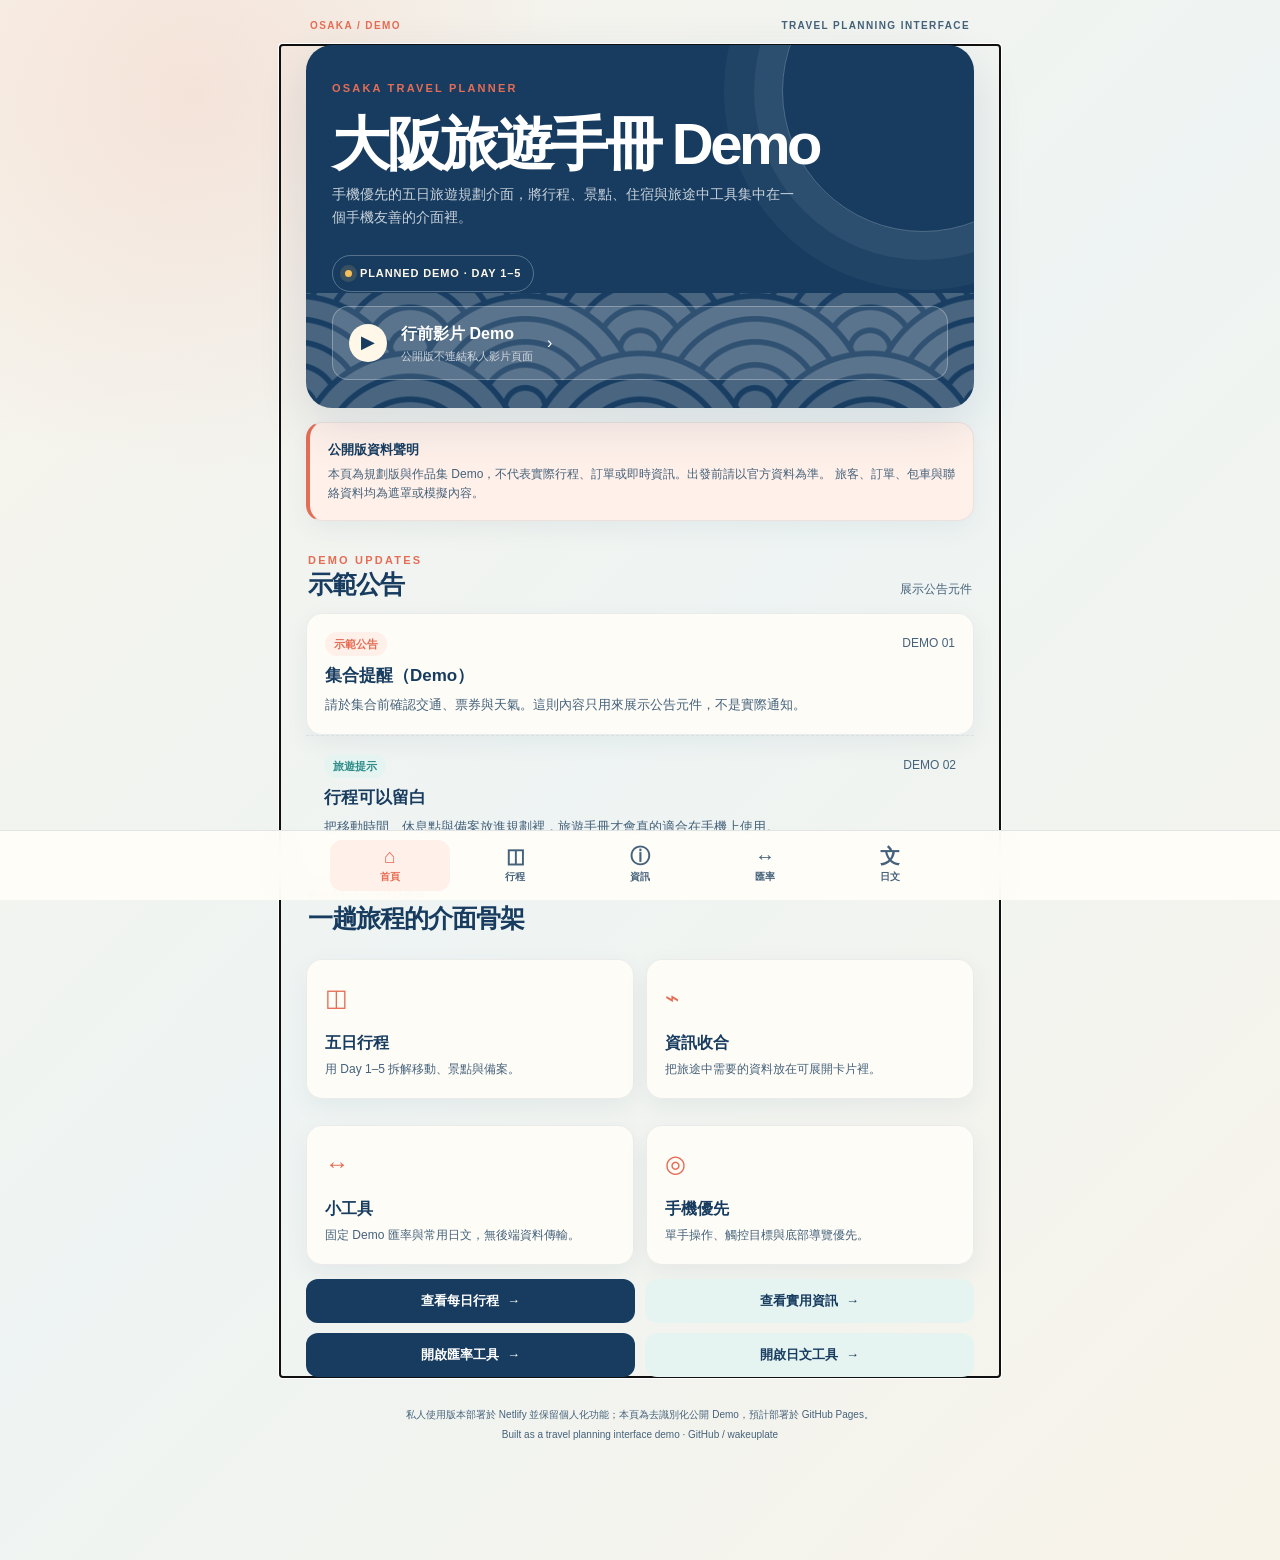
==== index.html @ 7bf26612 "feat: create de-identified Osaka travel demo" ====
<!doctype html>
<html lang="zh-Hant">
<head>
  <meta charset="utf-8">
  <meta name="viewport" content="width=device-width, initial-scale=1, viewport-fit=cover">
  <meta name="theme-color" content="#173c60">
  <meta name="description" content="大阪旅遊手冊 Demo：手機優先的五日旅遊規劃介面。">
  <title>大阪旅遊手冊 Demo</title>
  <link rel="icon" type="image/png" href="assets/app-icon-osaka-v3.png">
  <link rel="stylesheet" href="styles.css">
</head>
<body>
  <div class="app-shell">
    <header class="site-header">
      <div class="brand-mark">OSAKA / DEMO</div>
      <div class="header-meta">TRAVEL PLANNING INTERFACE</div>
    </header>

    <main id="app" tabindex="-1"></main>

    <nav class="bottom-nav" aria-label="主要導覽">
      <button class="nav-item active" data-tab="home" aria-label="首頁"><span class="nav-icon">⌂</span><span>首頁</span></button>
      <button class="nav-item" data-tab="trip" aria-label="每日行程"><span class="nav-icon">◫</span><span>行程</span></button>
      <button class="nav-item" data-tab="info" aria-label="實用資訊"><span class="nav-icon">ⓘ</span><span>資訊</span></button>
      <button class="nav-item" data-tab="rate" aria-label="匯率計算"><span class="nav-icon">↔</span><span>匯率</span></button>
      <button class="nav-item" data-tab="jp" aria-label="常用日文"><span class="nav-icon">文</span><span>日文</span></button>
    </nav>

    <footer class="site-footer">
      <p>私人使用版本部署於 Netlify 並保留個人化功能；本頁為去識別化公開 Demo，預計部署於 GitHub Pages。</p>
      <p>Built as a travel planning interface demo · GitHub / wakeuplate</p>
    </footer>
  </div>

  <div class="toast" id="toast" role="status" aria-live="polite"></div>
  <script src="demo-data.js"></script>
  <script src="app.js"></script>
</body>
</html>
---- styles.css ----
:root {
  --ink: #173c60;
  --ink-soft: #45627b;
  --cream: #f8f3e9;
  --paper: #fffdf8;
  --line: #d9e0e4;
  --coral: #e66d55;
  --coral-soft: #fff0e9;
  --teal: #2d8c88;
  --teal-soft: #e5f4f1;
  --shadow: 0 18px 50px rgba(23, 60, 96, .12);
  --radius-lg: 26px;
  --radius-md: 16px;
  --font-body: "Noto Sans TC", "PingFang TC", "Microsoft JhengHei", sans-serif;
  --font-display: "M PLUS Rounded 1c", "Noto Sans TC", "PingFang TC", sans-serif;
}

* { box-sizing: border-box; }
html { scroll-behavior: smooth; }
body { margin: 0; color: var(--ink); background: radial-gradient(circle at 15% 6%, rgba(230, 109, 85, .12), transparent 24rem), linear-gradient(135deg, #f8f3e9 0%, #eef4f3 48%, #f8f3e9 100%); font-family: var(--font-body); line-height: 1.65; }
button, input, textarea { font: inherit; }
button { cursor: pointer; }
a { color: inherit; }
.app-shell { width: min(100%, 720px); min-height: 100vh; margin: 0 auto; padding-bottom: 104px; }
.site-header { display: flex; justify-content: space-between; align-items: center; gap: 16px; padding: 18px 22px 10px; color: var(--ink-soft); letter-spacing: .14em; font-size: 10px; font-weight: 800; }
.brand-mark { color: var(--coral); }
.header-meta { text-align: right; }
#app { padding: 0 18px; }
.screen { animation: rise .45s ease both; }
@keyframes rise { from { opacity: 0; transform: translateY(10px); } to { opacity: 1; transform: translateY(0); } }
.hero { position: relative; overflow: hidden; min-height: 310px; padding: 34px 26px 28px; border-radius: var(--radius-lg); color: #fff; background: var(--ink); box-shadow: var(--shadow); }
.hero::before { content: ""; position: absolute; width: 280px; height: 280px; right: -90px; top: -95px; border: 1px solid rgba(255,255,255,.24); border-radius: 50%; box-shadow: 0 0 0 28px rgba(255,255,255,.06), 0 0 0 58px rgba(255,255,255,.04); }
.hero::after { content: ""; position: absolute; inset: auto 0 0; height: 44%; opacity: .22; background: url("assets/seigaiha_indigo.png") bottom center / 230px auto repeat-x; mix-blend-mode: screen; }
.hero > * { position: relative; z-index: 1; }
.eyebrow, .section-kicker { color: var(--coral); font-size: 11px; font-weight: 900; letter-spacing: .2em; }
.hero h1 { max-width: 520px; margin: 16px 0 8px; font-family: var(--font-display); font-size: clamp(34px, 8vw, 58px); line-height: 1.08; letter-spacing: -.06em; }
.hero p { max-width: 470px; margin: 0; color: rgba(255,255,255,.76); font-size: 14px; }
.hero-stamp { display: inline-flex; align-items: center; gap: 8px; margin-top: 26px; padding: 8px 12px; border: 1px solid rgba(255,255,255,.28); border-radius: 99px; color: #fff8e9; font-size: 11px; font-weight: 800; letter-spacing: .08em; }
.hero-stamp::before { content: ""; width: 7px; height: 7px; border-radius: 50%; background: #f5bf5e; box-shadow: 0 0 0 5px rgba(245,191,94,.15); }
.notice, .card, .feature-card, .tool-card { margin-top: 14px; border: 1px solid rgba(23,60,96,.08); border-radius: var(--radius-md); background: rgba(255,253,248,.88); box-shadow: 0 8px 25px rgba(23,60,96,.06); }
.notice { padding: 16px 18px; border-left: 4px solid var(--coral); background: var(--coral-soft); }
.notice strong { display: block; margin-bottom: 4px; font-size: 13px; }
.notice p { margin: 0; color: var(--ink-soft); font-size: 12px; }
.section-head { display: flex; justify-content: space-between; align-items: end; gap: 16px; margin: 30px 2px 12px; }
.section-head h2 { margin: 0; font-family: var(--font-display); font-size: 25px; line-height: 1.2; letter-spacing: -.04em; }
.section-head p { margin: 0; color: var(--ink-soft); font-size: 12px; }
.announcement { padding: 18px; }
.announcement + .announcement { border-top: 1px dashed var(--line); border-radius: 0; box-shadow: none; }
.announcement-top { display: flex; justify-content: space-between; gap: 12px; align-items: center; margin-bottom: 6px; }
.tag { display: inline-flex; align-items: center; min-height: 24px; padding: 2px 9px; border-radius: 99px; color: var(--teal); background: var(--teal-soft); font-size: 11px; font-weight: 800; }
.tag.coral { color: var(--coral); background: var(--coral-soft); }
.announcement h3 { margin: 0; font-family: var(--font-display); font-size: 17px; }
.announcement p { margin: 4px 0 0; color: var(--ink-soft); font-size: 13px; }
.feature-grid { display: grid; grid-template-columns: repeat(2, minmax(0, 1fr)); gap: 12px; }
.feature-card { min-height: 130px; padding: 18px; }
.feature-card .feature-icon { color: var(--coral); font-size: 24px; }
.feature-card h3 { margin: 12px 0 4px; font-family: var(--font-display); font-size: 16px; }
.feature-card p { margin: 0; color: var(--ink-soft); font-size: 12px; }
.quick-nav { display: grid; grid-template-columns: repeat(2, minmax(0, 1fr)); gap: 10px; margin-top: 14px; }
.quick-nav button, .button { display: inline-flex; justify-content: center; align-items: center; gap: 8px; min-height: 44px; padding: 10px 14px; border: 0; border-radius: 12px; color: #fff; background: var(--ink); font-weight: 800; font-size: 13px; }
.quick-nav button:nth-child(2n), .button.secondary { color: var(--ink); background: var(--teal-soft); }
.button.ghost { color: var(--ink); border: 1px solid var(--line); background: transparent; }
.button.small { min-height: 34px; padding: 6px 10px; font-size: 12px; }
.button:active, .nav-item:active { transform: translateY(1px); }
.video-demo { display: flex; align-items: center; gap: 14px; width: 100%; margin-top: 14px; padding: 14px 16px; border: 1px solid rgba(255,255,255,.28); border-radius: 16px; color: #fff; background: rgba(255,255,255,.1); text-align: left; }
.video-demo .play { display: grid; place-items: center; width: 38px; height: 38px; border-radius: 50%; color: var(--ink); background: #fff7e7; font-size: 18px; }
.video-demo strong, .video-demo small { display: block; }
.video-demo small { color: rgba(255,255,255,.72); font-size: 11px; }
.day-tabs { display: flex; gap: 8px; overflow-x: auto; padding: 2px 0 6px; scrollbar-width: none; }
.day-tabs::-webkit-scrollbar { display: none; }
.day-tab { flex: 0 0 auto; padding: 9px 13px; border: 1px solid var(--line); border-radius: 99px; color: var(--ink-soft); background: rgba(255,255,255,.62); font-size: 12px; font-weight: 800; }
.day-tab.active { border-color: var(--coral); color: #fff; background: var(--coral); }
.day-hero { padding: 20px; border-radius: var(--radius-md); color: #fff; background: linear-gradient(135deg, var(--ink), #2c6683); }
.day-hero h2 { margin: 4px 0 0; font-family: var(--font-display); font-size: 27px; }
.day-hero p { margin: 8px 0 0; color: rgba(255,255,255,.76); font-size: 13px; }
.timeline { position: relative; margin: 16px 0; padding-left: 22px; }
.timeline::before { content: ""; position: absolute; top: 9px; bottom: 9px; left: 5px; width: 2px; background: var(--line); }
.timeline-row { position: relative; display: grid; grid-template-columns: 58px 1fr; gap: 12px; padding: 7px 0; font-size: 13px; }
.timeline-row::before { content: ""; position: absolute; left: -20px; top: 14px; width: 8px; height: 8px; border: 3px solid var(--cream); border-radius: 50%; background: var(--coral); box-shadow: 0 0 0 1px var(--coral); }
.timeline-time { color: var(--coral); font-size: 11px; font-weight: 900; }
.place-grid { display: grid; gap: 13px; }
.place-card { overflow: hidden; border: 1px solid rgba(23,60,96,.08); border-radius: var(--radius-md); background: var(--paper); }
.place-card img { display: block; width: 100%; height: 170px; object-fit: cover; }
.place-body { padding: 15px 16px 17px; }
.place-body h3 { margin: 0 0 5px; font-family: var(--font-display); font-size: 18px; }
.place-body p { margin: 0 0 12px; color: var(--ink-soft); font-size: 12px; }
.text-link { color: var(--teal); font-size: 12px; font-weight: 800; text-decoration: none; }
.info-section { margin-top: 24px; }
.info-section h2 { margin: 0 2px 10px; font-family: var(--font-display); font-size: 23px; }
.card { overflow: hidden; }
.card-pad { padding: 17px; }
.flight-card, .hotel-card { padding: 17px; }
.flight-card + .flight-card, .hotel-card + .hotel-card { border-top: 1px dashed var(--line); }
.flight-top, .hotel-top { display: flex; justify-content: space-between; gap: 14px; align-items: start; }
.flight-top h3, .hotel-top h3 { margin: 0; font-family: var(--font-display); font-size: 18px; }
.muted { color: var(--ink-soft); font-size: 12px; }
.demo-collapse { border-top: 1px solid var(--line); }
.collapse-trigger { display: flex; justify-content: space-between; align-items: center; width: 100%; padding: 13px 0 0; border: 0; color: var(--teal); background: transparent; text-align: left; font-size: 12px; font-weight: 800; }
.collapse-content { display: none; padding-top: 12px; }
.demo-collapse.open .collapse-content { display: block; }
.demo-collapse.open .collapse-trigger .chevron { transform: rotate(180deg); }
.chevron { transition: transform .2s ease; }
.chips { display: flex; flex-wrap: wrap; gap: 7px; }
.chip { padding: 5px 9px; border-radius: 99px; color: var(--ink-soft); background: #edf1f3; font-size: 11px; }
.room-demo + .room-demo { margin-top: 12px; }
.room-demo > p { margin: 0 0 2px; }
.hotel-card { padding: 0; }
.hotel-image { width: 100%; height: 180px; object-fit: cover; }
.hotel-content { padding: 16px 17px 18px; }
.detail-list { margin: 12px 0 0; padding: 0; list-style: none; }
.detail-list li { display: flex; justify-content: space-between; gap: 16px; padding: 8px 0; border-top: 1px solid var(--line); font-size: 12px; }
.detail-list strong { text-align: right; font-weight: 700; }
.edit-row { display: grid; grid-template-columns: 92px 1fr; gap: 12px; align-items: center; padding: 8px 0; border-bottom: 1px solid var(--line); font-size: 12px; }
.edit-row label { color: var(--ink-soft); }
.edit-row input, .note-area, .rate-input { width: 100%; border: 1px solid var(--line); border-radius: 9px; padding: 9px 10px; color: var(--ink); background: #fff; }
.note-area { min-height: 84px; resize: vertical; }
.privacy-note { margin: 10px 0 0; color: var(--ink-soft); font-size: 11px; }
.button-row { display: flex; flex-wrap: wrap; gap: 8px; margin-top: 14px; }
.safety-grid { display: grid; gap: 10px; }
.safety-row { display: flex; justify-content: space-between; gap: 12px; padding: 12px 14px; border-radius: 12px; background: var(--teal-soft); }
.safety-row strong { font-family: var(--font-display); }
.safety-row span { color: var(--teal); font-weight: 900; }
.tool-card { padding: 18px; }
.tool-card h2 { margin: 0; font-family: var(--font-display); font-size: 24px; }
.tool-card > p { margin: 4px 0 16px; color: var(--ink-soft); font-size: 12px; }
.rate-grid { display: grid; grid-template-columns: repeat(3, minmax(0, 1fr)); gap: 9px; }
.rate-field label { display: block; margin-bottom: 5px; color: var(--ink-soft); font-size: 11px; font-weight: 800; }
.rate-result { margin-top: 16px; padding: 14px; border-radius: 12px; white-space: pre-line; color: var(--ink); background: var(--cream); font-size: 13px; font-weight: 700; }
.rate-note { margin-top: 10px; color: var(--ink-soft); font-size: 11px; }
.phrase-list { display: grid; gap: 10px; }
.phrase-card { display: grid; grid-template-columns: 1fr auto; gap: 8px 14px; align-items: center; padding: 14px 15px; border: 1px solid rgba(23,60,96,.08); border-radius: 13px; background: var(--paper); }
.phrase-zh { font-family: var(--font-display); font-size: 16px; font-weight: 800; }
.phrase-jp { color: var(--teal); font-size: 14px; }
.phrase-ro { grid-column: 1 / -1; color: var(--ink-soft); font-size: 11px; }
.speak-button { display: grid; place-items: center; width: 38px; height: 38px; border: 0; border-radius: 50%; color: #fff; background: var(--coral); }
.site-footer { padding: 26px 24px 8px; color: var(--ink-soft); text-align: center; font-size: 10px; }
.site-footer p { margin: 4px 0; }
.bottom-nav { position: fixed; z-index: 10; right: 0; bottom: 0; left: 0; display: flex; justify-content: center; gap: 5px; padding: 9px max(12px, calc((100vw - 720px) / 2 + 12px)) calc(9px + env(safe-area-inset-bottom)); border-top: 1px solid rgba(23,60,96,.12); background: rgba(255,253,248,.94); backdrop-filter: blur(18px); }
.nav-item { display: grid; flex: 1; place-items: center; max-width: 120px; gap: 2px; padding: 6px 7px; border: 0; border-radius: 12px; color: var(--ink-soft); background: transparent; font-size: 10px; font-weight: 800; }
.nav-item.active { color: var(--coral); background: var(--coral-soft); }
.nav-icon { height: 21px; font-family: Georgia, serif; font-size: 20px; line-height: 1; }
.toast { position: fixed; z-index: 20; right: 18px; bottom: 88px; left: 18px; max-width: 440px; margin: auto; padding: 12px 15px; border-radius: 12px; color: #fff; background: var(--ink); box-shadow: var(--shadow); text-align: center; font-size: 12px; opacity: 0; pointer-events: none; transform: translateY(8px); transition: opacity .2s ease, transform .2s ease; }
.toast.show { opacity: 1; transform: translateY(0); }
@media (min-width: 640px) {
  #app { padding: 0 26px; }
  .site-header { padding-right: 30px; padding-left: 30px; }
  .place-grid { grid-template-columns: repeat(2, minmax(0, 1fr)); }
  .place-card:first-child { grid-column: span 2; }
  .place-card:first-child img { height: 230px; }
}
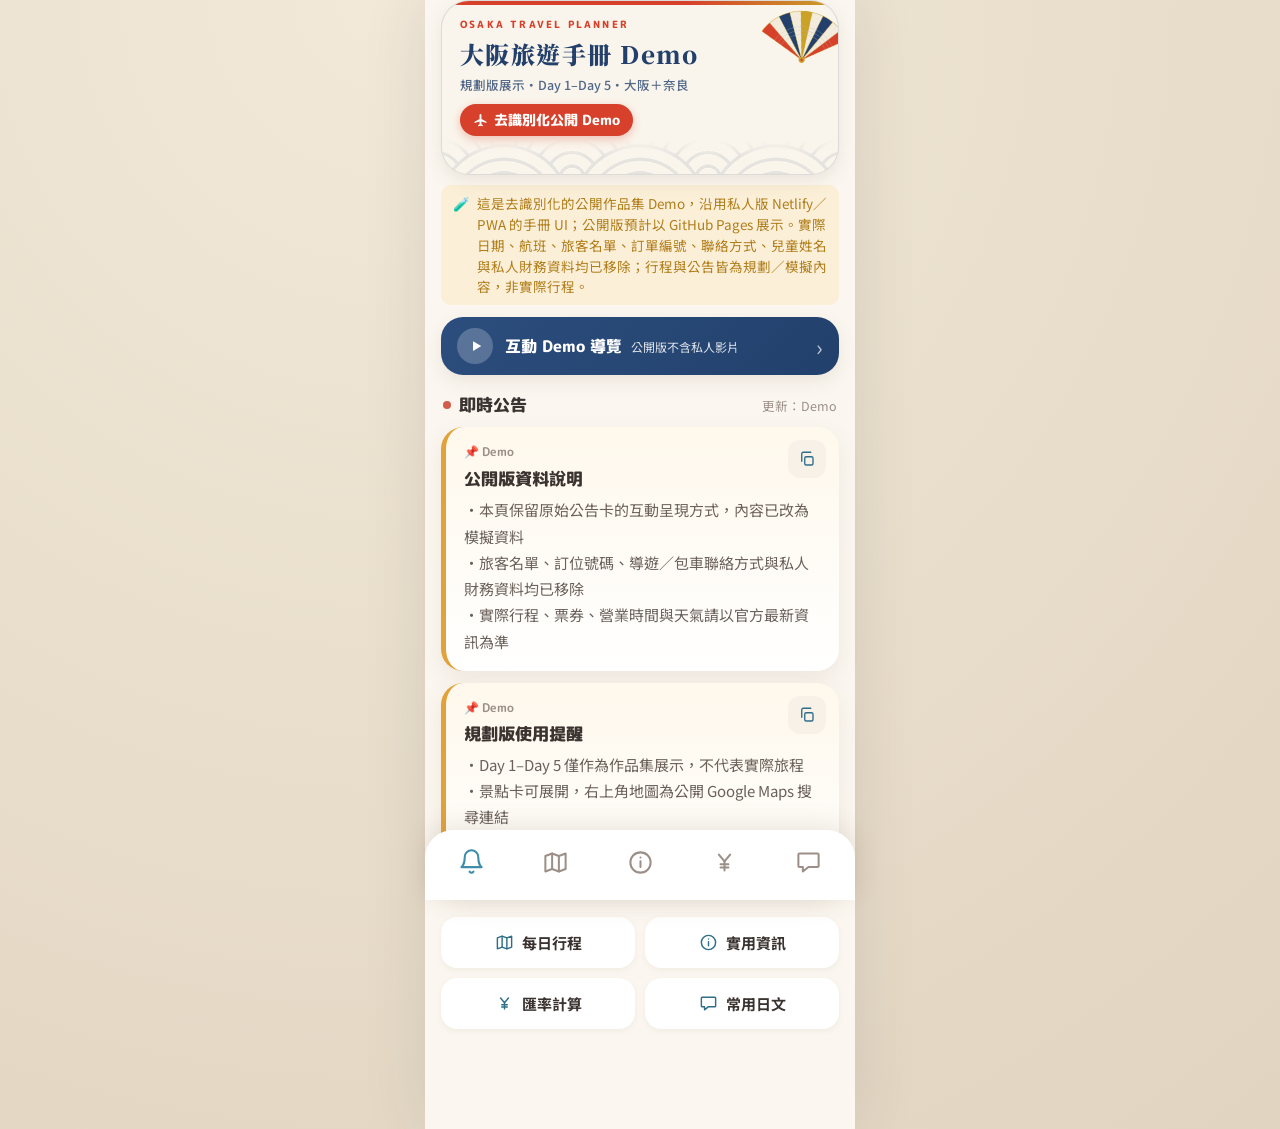
==== commit b3c0957e: "refactor: match original netlify handbook UI" ====
--- a/index.html
+++ b/index.html
@@ -1,39 +1,37 @@
-<!doctype html>
+<!DOCTYPE html>
 <html lang="zh-Hant">
 <head>
-  <meta charset="utf-8">
-  <meta name="viewport" content="width=device-width, initial-scale=1, viewport-fit=cover">
-  <meta name="theme-color" content="#173c60">
-  <meta name="description" content="大阪旅遊手冊 Demo：手機優先的五日旅遊規劃介面。">
-  <title>大阪旅遊手冊 Demo</title>
-  <link rel="icon" type="image/png" href="assets/app-icon-osaka-v3.png">
-  <link rel="stylesheet" href="styles.css">
+<meta charset="UTF-8">
+<meta name="viewport" content="width=device-width, initial-scale=1.0, maximum-scale=1.0, user-scalable=no">
+<title>大阪旅遊手冊 Demo</title>
+<meta name="theme-color" content="#173C60">
+<link rel="icon" type="image/png" href="assets/app-icon-osaka-v3.png?v=20260717c">
+<link rel="apple-touch-icon" href="assets/app-icon-osaka-v3.png?v=20260717c">
+<link rel="preconnect" href="https://fonts.googleapis.com">
+<link rel="preconnect" href="https://fonts.gstatic.com" crossorigin>
+<link href="https://fonts.googleapis.com/css2?family=Noto+Sans+TC:wght@400;500;700;900&family=M+PLUS+Rounded+1c:wght@700;800;900&family=Noto+Serif+TC:wght@700;900&display=swap" rel="stylesheet">
+<link rel="stylesheet" href="styles.css">
 </head>
 <body>
-  <div class="app-shell">
-    <header class="site-header">
-      <div class="brand-mark">OSAKA / DEMO</div>
-      <div class="header-meta">TRAVEL PLANNING INTERFACE</div>
-    </header>
+<div id="app">
+  <section id="screen-home" class="screen active"></section>
+  <section id="screen-trip" class="screen"></section>
+  <section id="screen-info" class="screen"></section>
+  <section id="screen-rate" class="screen"></section>
+  <section id="screen-jp" class="screen"></section>
+</div>
 
-    <main id="app" tabindex="-1"></main>
+<nav class="nav" id="nav">
+  <button data-tab="home" class="active" aria-label="公告"><span class="nicon"><svg viewBox="0 0 24 24" fill="none" stroke="currentColor" stroke-width="1.8" stroke-linecap="round" stroke-linejoin="round"><path d="M18 8a6 6 0 1 0-12 0c0 7-3 9-3 9h18s-3-2-3-9"/><path d="M13.7 21a2 2 0 0 1-3.4 0"/></svg></span></button>
+  <button data-tab="trip" aria-label="行程"><span class="nicon"><svg viewBox="0 0 24 24" fill="none" stroke="currentColor" stroke-width="1.8" stroke-linecap="round" stroke-linejoin="round"><path d="M9 4 3 6.2v13.8l6-2.2 6 2.2 6-2.2V4l-6 2.2L9 4Z"/><path d="M9 4v13.8M15 6.2V20"/></svg></span></button>
+  <button data-tab="info" aria-label="資訊"><span class="nicon"><svg viewBox="0 0 24 24" fill="none" stroke="currentColor" stroke-width="1.8" stroke-linecap="round" stroke-linejoin="round"><circle cx="12" cy="12" r="9"/><path d="M12 11v5"/><path d="M12 7.6h.01"/></svg></span></button>
+  <button data-tab="rate" aria-label="匯率"><span class="nicon"><svg viewBox="0 0 24 24" fill="none" stroke="currentColor" stroke-width="1.8" stroke-linecap="round" stroke-linejoin="round"><path d="M7 5l5 6 5-6"/><path d="M12 11v8"/><path d="M8.5 13.5h7M8.5 16.5h7"/></svg></span></button>
+  <button data-tab="jp" aria-label="日文"><span class="nicon"><svg viewBox="0 0 24 24" fill="none" stroke="currentColor" stroke-width="1.8" stroke-linecap="round" stroke-linejoin="round"><path d="M20 4H4a1 1 0 0 0-1 1v10a1 1 0 0 0 1 1h3v4l5-4h8a1 1 0 0 0 1-1V5a1 1 0 0 0-1-1Z"/></svg></span></button>
+</nav>
 
-    <nav class="bottom-nav" aria-label="主要導覽">
-      <button class="nav-item active" data-tab="home" aria-label="首頁"><span class="nav-icon">⌂</span><span>首頁</span></button>
-      <button class="nav-item" data-tab="trip" aria-label="每日行程"><span class="nav-icon">◫</span><span>行程</span></button>
-      <button class="nav-item" data-tab="info" aria-label="實用資訊"><span class="nav-icon">ⓘ</span><span>資訊</span></button>
-      <button class="nav-item" data-tab="rate" aria-label="匯率計算"><span class="nav-icon">↔</span><span>匯率</span></button>
-      <button class="nav-item" data-tab="jp" aria-label="常用日文"><span class="nav-icon">文</span><span>日文</span></button>
-    </nav>
+<div class="toast" id="toast"></div>
 
-    <footer class="site-footer">
-      <p>私人使用版本部署於 Netlify 並保留個人化功能；本頁為去識別化公開 Demo，預計部署於 GitHub Pages。</p>
-      <p>Built as a travel planning interface demo · GitHub / wakeuplate</p>
-    </footer>
-  </div>
-
-  <div class="toast" id="toast" role="status" aria-live="polite"></div>
-  <script src="demo-data.js"></script>
-  <script src="app.js"></script>
+<script src="demo-data.js"></script>
+<script src="app.js"></script>
 </body>
 </html>
--- a/styles.css
+++ b/styles.css
@@ -1,150 +1,404 @@
-:root {
-  --ink: #173c60;
-  --ink-soft: #45627b;
-  --cream: #f8f3e9;
-  --paper: #fffdf8;
-  --line: #d9e0e4;
-  --coral: #e66d55;
-  --coral-soft: #fff0e9;
-  --teal: #2d8c88;
-  --teal-soft: #e5f4f1;
-  --shadow: 0 18px 50px rgba(23, 60, 96, .12);
-  --radius-lg: 26px;
-  --radius-md: 16px;
-  --font-body: "Noto Sans TC", "PingFang TC", "Microsoft JhengHei", sans-serif;
-  --font-display: "M PLUS Rounded 1c", "Noto Sans TC", "PingFang TC", sans-serif;
+/* ============ 海濱晴空 Seaside Sky tokens ============ */
+:root{
+  --font-body:"Noto Sans TC","PingFang TC","Microsoft JhengHei",sans-serif;
+  --font-round:"M PLUS Rounded 1c","Noto Sans TC",sans-serif;
+  --ink:#3A3330; --ink-2:#6B615B; --ink-3:#9B8F88;
+  --line:#ECE3D8; --paper:#FBF7F0; --card:#FFFFFF; --sink:#F7F1E8;
+  --primary:#3E8DAA; --primary-d:#2E6E88;
+  --accent:#FF7E5C; --accent-d:#E8623F;
+  --soft:#E3F1F6; --sand:#F5E7D0;
+  --day1:#DCEEF4; --day2:#B6DCE8; --day3:#7FC2D6; --day4:#4A9FBF; --day5:#2E7A93;
+  --ok:#5E9E5E; --warn:#E0A53F; --danger:#D15C4C;
+  --r-sm:10px; --r-md:16px; --r-lg:22px; --r-xl:28px; --r-pill:999px;
+  --sh-sm:0 2px 6px rgba(116,92,64,.08);
+  --sh-md:0 6px 18px rgba(116,92,64,.12);
+  --sh-card:0 8px 22px rgba(116,92,64,.10);
+  --sh-lg:0 14px 34px rgba(116,92,64,.16);
+  --maxw:430px;
 }
-
-* { box-sizing: border-box; }
-html { scroll-behavior: smooth; }
-body { margin: 0; color: var(--ink); background: radial-gradient(circle at 15% 6%, rgba(230, 109, 85, .12), transparent 24rem), linear-gradient(135deg, #f8f3e9 0%, #eef4f3 48%, #f8f3e9 100%); font-family: var(--font-body); line-height: 1.65; }
-button, input, textarea { font: inherit; }
-button { cursor: pointer; }
-a { color: inherit; }
-.app-shell { width: min(100%, 720px); min-height: 100vh; margin: 0 auto; padding-bottom: 104px; }
-.site-header { display: flex; justify-content: space-between; align-items: center; gap: 16px; padding: 18px 22px 10px; color: var(--ink-soft); letter-spacing: .14em; font-size: 10px; font-weight: 800; }
-.brand-mark { color: var(--coral); }
-.header-meta { text-align: right; }
-#app { padding: 0 18px; }
-.screen { animation: rise .45s ease both; }
-@keyframes rise { from { opacity: 0; transform: translateY(10px); } to { opacity: 1; transform: translateY(0); } }
-.hero { position: relative; overflow: hidden; min-height: 310px; padding: 34px 26px 28px; border-radius: var(--radius-lg); color: #fff; background: var(--ink); box-shadow: var(--shadow); }
-.hero::before { content: ""; position: absolute; width: 280px; height: 280px; right: -90px; top: -95px; border: 1px solid rgba(255,255,255,.24); border-radius: 50%; box-shadow: 0 0 0 28px rgba(255,255,255,.06), 0 0 0 58px rgba(255,255,255,.04); }
-.hero::after { content: ""; position: absolute; inset: auto 0 0; height: 44%; opacity: .22; background: url("assets/seigaiha_indigo.png") bottom center / 230px auto repeat-x; mix-blend-mode: screen; }
-.hero > * { position: relative; z-index: 1; }
-.eyebrow, .section-kicker { color: var(--coral); font-size: 11px; font-weight: 900; letter-spacing: .2em; }
-.hero h1 { max-width: 520px; margin: 16px 0 8px; font-family: var(--font-display); font-size: clamp(34px, 8vw, 58px); line-height: 1.08; letter-spacing: -.06em; }
-.hero p { max-width: 470px; margin: 0; color: rgba(255,255,255,.76); font-size: 14px; }
-.hero-stamp { display: inline-flex; align-items: center; gap: 8px; margin-top: 26px; padding: 8px 12px; border: 1px solid rgba(255,255,255,.28); border-radius: 99px; color: #fff8e9; font-size: 11px; font-weight: 800; letter-spacing: .08em; }
-.hero-stamp::before { content: ""; width: 7px; height: 7px; border-radius: 50%; background: #f5bf5e; box-shadow: 0 0 0 5px rgba(245,191,94,.15); }
-.notice, .card, .feature-card, .tool-card { margin-top: 14px; border: 1px solid rgba(23,60,96,.08); border-radius: var(--radius-md); background: rgba(255,253,248,.88); box-shadow: 0 8px 25px rgba(23,60,96,.06); }
-.notice { padding: 16px 18px; border-left: 4px solid var(--coral); background: var(--coral-soft); }
-.notice strong { display: block; margin-bottom: 4px; font-size: 13px; }
-.notice p { margin: 0; color: var(--ink-soft); font-size: 12px; }
-.section-head { display: flex; justify-content: space-between; align-items: end; gap: 16px; margin: 30px 2px 12px; }
-.section-head h2 { margin: 0; font-family: var(--font-display); font-size: 25px; line-height: 1.2; letter-spacing: -.04em; }
-.section-head p { margin: 0; color: var(--ink-soft); font-size: 12px; }
-.announcement { padding: 18px; }
-.announcement + .announcement { border-top: 1px dashed var(--line); border-radius: 0; box-shadow: none; }
-.announcement-top { display: flex; justify-content: space-between; gap: 12px; align-items: center; margin-bottom: 6px; }
-.tag { display: inline-flex; align-items: center; min-height: 24px; padding: 2px 9px; border-radius: 99px; color: var(--teal); background: var(--teal-soft); font-size: 11px; font-weight: 800; }
-.tag.coral { color: var(--coral); background: var(--coral-soft); }
-.announcement h3 { margin: 0; font-family: var(--font-display); font-size: 17px; }
-.announcement p { margin: 4px 0 0; color: var(--ink-soft); font-size: 13px; }
-.feature-grid { display: grid; grid-template-columns: repeat(2, minmax(0, 1fr)); gap: 12px; }
-.feature-card { min-height: 130px; padding: 18px; }
-.feature-card .feature-icon { color: var(--coral); font-size: 24px; }
-.feature-card h3 { margin: 12px 0 4px; font-family: var(--font-display); font-size: 16px; }
-.feature-card p { margin: 0; color: var(--ink-soft); font-size: 12px; }
-.quick-nav { display: grid; grid-template-columns: repeat(2, minmax(0, 1fr)); gap: 10px; margin-top: 14px; }
-.quick-nav button, .button { display: inline-flex; justify-content: center; align-items: center; gap: 8px; min-height: 44px; padding: 10px 14px; border: 0; border-radius: 12px; color: #fff; background: var(--ink); font-weight: 800; font-size: 13px; }
-.quick-nav button:nth-child(2n), .button.secondary { color: var(--ink); background: var(--teal-soft); }
-.button.ghost { color: var(--ink); border: 1px solid var(--line); background: transparent; }
-.button.small { min-height: 34px; padding: 6px 10px; font-size: 12px; }
-.button:active, .nav-item:active { transform: translateY(1px); }
-.video-demo { display: flex; align-items: center; gap: 14px; width: 100%; margin-top: 14px; padding: 14px 16px; border: 1px solid rgba(255,255,255,.28); border-radius: 16px; color: #fff; background: rgba(255,255,255,.1); text-align: left; }
-.video-demo .play { display: grid; place-items: center; width: 38px; height: 38px; border-radius: 50%; color: var(--ink); background: #fff7e7; font-size: 18px; }
-.video-demo strong, .video-demo small { display: block; }
-.video-demo small { color: rgba(255,255,255,.72); font-size: 11px; }
-.day-tabs { display: flex; gap: 8px; overflow-x: auto; padding: 2px 0 6px; scrollbar-width: none; }
-.day-tabs::-webkit-scrollbar { display: none; }
-.day-tab { flex: 0 0 auto; padding: 9px 13px; border: 1px solid var(--line); border-radius: 99px; color: var(--ink-soft); background: rgba(255,255,255,.62); font-size: 12px; font-weight: 800; }
-.day-tab.active { border-color: var(--coral); color: #fff; background: var(--coral); }
-.day-hero { padding: 20px; border-radius: var(--radius-md); color: #fff; background: linear-gradient(135deg, var(--ink), #2c6683); }
-.day-hero h2 { margin: 4px 0 0; font-family: var(--font-display); font-size: 27px; }
-.day-hero p { margin: 8px 0 0; color: rgba(255,255,255,.76); font-size: 13px; }
-.timeline { position: relative; margin: 16px 0; padding-left: 22px; }
-.timeline::before { content: ""; position: absolute; top: 9px; bottom: 9px; left: 5px; width: 2px; background: var(--line); }
-.timeline-row { position: relative; display: grid; grid-template-columns: 58px 1fr; gap: 12px; padding: 7px 0; font-size: 13px; }
-.timeline-row::before { content: ""; position: absolute; left: -20px; top: 14px; width: 8px; height: 8px; border: 3px solid var(--cream); border-radius: 50%; background: var(--coral); box-shadow: 0 0 0 1px var(--coral); }
-.timeline-time { color: var(--coral); font-size: 11px; font-weight: 900; }
-.place-grid { display: grid; gap: 13px; }
-.place-card { overflow: hidden; border: 1px solid rgba(23,60,96,.08); border-radius: var(--radius-md); background: var(--paper); }
-.place-card img { display: block; width: 100%; height: 170px; object-fit: cover; }
-.place-body { padding: 15px 16px 17px; }
-.place-body h3 { margin: 0 0 5px; font-family: var(--font-display); font-size: 18px; }
-.place-body p { margin: 0 0 12px; color: var(--ink-soft); font-size: 12px; }
-.text-link { color: var(--teal); font-size: 12px; font-weight: 800; text-decoration: none; }
-.info-section { margin-top: 24px; }
-.info-section h2 { margin: 0 2px 10px; font-family: var(--font-display); font-size: 23px; }
-.card { overflow: hidden; }
-.card-pad { padding: 17px; }
-.flight-card, .hotel-card { padding: 17px; }
-.flight-card + .flight-card, .hotel-card + .hotel-card { border-top: 1px dashed var(--line); }
-.flight-top, .hotel-top { display: flex; justify-content: space-between; gap: 14px; align-items: start; }
-.flight-top h3, .hotel-top h3 { margin: 0; font-family: var(--font-display); font-size: 18px; }
-.muted { color: var(--ink-soft); font-size: 12px; }
-.demo-collapse { border-top: 1px solid var(--line); }
-.collapse-trigger { display: flex; justify-content: space-between; align-items: center; width: 100%; padding: 13px 0 0; border: 0; color: var(--teal); background: transparent; text-align: left; font-size: 12px; font-weight: 800; }
-.collapse-content { display: none; padding-top: 12px; }
-.demo-collapse.open .collapse-content { display: block; }
-.demo-collapse.open .collapse-trigger .chevron { transform: rotate(180deg); }
-.chevron { transition: transform .2s ease; }
-.chips { display: flex; flex-wrap: wrap; gap: 7px; }
-.chip { padding: 5px 9px; border-radius: 99px; color: var(--ink-soft); background: #edf1f3; font-size: 11px; }
-.room-demo + .room-demo { margin-top: 12px; }
-.room-demo > p { margin: 0 0 2px; }
-.hotel-card { padding: 0; }
-.hotel-image { width: 100%; height: 180px; object-fit: cover; }
-.hotel-content { padding: 16px 17px 18px; }
-.detail-list { margin: 12px 0 0; padding: 0; list-style: none; }
-.detail-list li { display: flex; justify-content: space-between; gap: 16px; padding: 8px 0; border-top: 1px solid var(--line); font-size: 12px; }
-.detail-list strong { text-align: right; font-weight: 700; }
-.edit-row { display: grid; grid-template-columns: 92px 1fr; gap: 12px; align-items: center; padding: 8px 0; border-bottom: 1px solid var(--line); font-size: 12px; }
-.edit-row label { color: var(--ink-soft); }
-.edit-row input, .note-area, .rate-input { width: 100%; border: 1px solid var(--line); border-radius: 9px; padding: 9px 10px; color: var(--ink); background: #fff; }
-.note-area { min-height: 84px; resize: vertical; }
-.privacy-note { margin: 10px 0 0; color: var(--ink-soft); font-size: 11px; }
-.button-row { display: flex; flex-wrap: wrap; gap: 8px; margin-top: 14px; }
-.safety-grid { display: grid; gap: 10px; }
-.safety-row { display: flex; justify-content: space-between; gap: 12px; padding: 12px 14px; border-radius: 12px; background: var(--teal-soft); }
-.safety-row strong { font-family: var(--font-display); }
-.safety-row span { color: var(--teal); font-weight: 900; }
-.tool-card { padding: 18px; }
-.tool-card h2 { margin: 0; font-family: var(--font-display); font-size: 24px; }
-.tool-card > p { margin: 4px 0 16px; color: var(--ink-soft); font-size: 12px; }
-.rate-grid { display: grid; grid-template-columns: repeat(3, minmax(0, 1fr)); gap: 9px; }
-.rate-field label { display: block; margin-bottom: 5px; color: var(--ink-soft); font-size: 11px; font-weight: 800; }
-.rate-result { margin-top: 16px; padding: 14px; border-radius: 12px; white-space: pre-line; color: var(--ink); background: var(--cream); font-size: 13px; font-weight: 700; }
-.rate-note { margin-top: 10px; color: var(--ink-soft); font-size: 11px; }
-.phrase-list { display: grid; gap: 10px; }
-.phrase-card { display: grid; grid-template-columns: 1fr auto; gap: 8px 14px; align-items: center; padding: 14px 15px; border: 1px solid rgba(23,60,96,.08); border-radius: 13px; background: var(--paper); }
-.phrase-zh { font-family: var(--font-display); font-size: 16px; font-weight: 800; }
-.phrase-jp { color: var(--teal); font-size: 14px; }
-.phrase-ro { grid-column: 1 / -1; color: var(--ink-soft); font-size: 11px; }
-.speak-button { display: grid; place-items: center; width: 38px; height: 38px; border: 0; border-radius: 50%; color: #fff; background: var(--coral); }
-.site-footer { padding: 26px 24px 8px; color: var(--ink-soft); text-align: center; font-size: 10px; }
-.site-footer p { margin: 4px 0; }
-.bottom-nav { position: fixed; z-index: 10; right: 0; bottom: 0; left: 0; display: flex; justify-content: center; gap: 5px; padding: 9px max(12px, calc((100vw - 720px) / 2 + 12px)) calc(9px + env(safe-area-inset-bottom)); border-top: 1px solid rgba(23,60,96,.12); background: rgba(255,253,248,.94); backdrop-filter: blur(18px); }
-.nav-item { display: grid; flex: 1; place-items: center; max-width: 120px; gap: 2px; padding: 6px 7px; border: 0; border-radius: 12px; color: var(--ink-soft); background: transparent; font-size: 10px; font-weight: 800; }
-.nav-item.active { color: var(--coral); background: var(--coral-soft); }
-.nav-icon { height: 21px; font-family: Georgia, serif; font-size: 20px; line-height: 1; }
-.toast { position: fixed; z-index: 20; right: 18px; bottom: 88px; left: 18px; max-width: 440px; margin: auto; padding: 12px 15px; border-radius: 12px; color: #fff; background: var(--ink); box-shadow: var(--shadow); text-align: center; font-size: 12px; opacity: 0; pointer-events: none; transform: translateY(8px); transition: opacity .2s ease, transform .2s ease; }
-.toast.show { opacity: 1; transform: translateY(0); }
-@media (min-width: 640px) {
-  #app { padding: 0 26px; }
-  .site-header { padding-right: 30px; padding-left: 30px; }
-  .place-grid { grid-template-columns: repeat(2, minmax(0, 1fr)); }
-  .place-card:first-child { grid-column: span 2; }
-  .place-card:first-child img { height: 230px; }
+*{box-sizing:border-box; -webkit-tap-highlight-color:transparent; touch-action:manipulation;}
+html,body{margin:0;padding:0;}
+body{
+  font-family:var(--font-body); color:var(--ink); background:#E4D8C5;
+  background-image:radial-gradient(circle at 30% 0%,#F2E9D9,#E1D4C0);
+  -webkit-font-smoothing:antialiased; min-height:100vh;
 }
+#app{
+  max-width:var(--maxw); margin:0 auto; background:var(--paper);
+  min-height:100vh; position:relative; box-shadow:0 0 60px rgba(58,51,48,.12);
+}
+.screen{display:none; padding:0 16px calc(96px + env(safe-area-inset-bottom)); animation:fade .25s ease;}
+.screen.active{display:block;}
+@keyframes fade{from{opacity:0; transform:translateY(6px);}to{opacity:1; transform:none;}}
+@media (prefers-reduced-motion:reduce){*{animation:none!important; transition:none!important;}}
+
+/* ---- screen header ---- */
+.shead{padding:20px 4px 14px;}
+.shead .kicker{font-size:13px; font-weight:700; letter-spacing:.08em; color:var(--primary); }
+.shead h1{font-family:var(--font-round); font-weight:900; font-size:27px; margin:4px 0 0; color:var(--ink); line-height:1.2;}
+.shead .sub{font-size:15px; color:var(--ink-2); margin-top:6px; line-height:1.5;}
+
+/* ---- generic card ---- */
+.card{background:var(--card); border-radius:var(--r-lg); box-shadow:var(--sh-card); overflow:hidden; margin-bottom:14px;}
+.card-pad{padding:16px 18px;}
+h2.sec{font-family:var(--font-round); font-weight:800; font-size:20px; margin:22px 4px 12px; color:var(--ink);}
+h2.sec:first-child{margin-top:8px;}
+
+/* ---- buttons ---- */
+.btn{border:none; cursor:pointer; font-family:var(--font-body); font-weight:700; font-size:16px;
+  min-height:48px; padding:0 22px; border-radius:var(--r-pill); display:inline-flex; align-items:center;
+  justify-content:center; gap:8px; transition:transform .16s cubic-bezier(.34,1.4,.64,1),background .16s;}
+.btn:active{transform:scale(.97);}
+.btn.primary{background:var(--accent); color:#fff; box-shadow:var(--sh-sm);}
+.btn.secondary{background:#fff; color:var(--primary); border:1.5px solid var(--line);}
+.btn.full{width:100%;}
+.btn.sm{min-height:40px; font-size:14px; padding:0 16px;}
+
+/* ---- tags ---- */
+.tag{display:inline-flex; align-items:center; gap:5px; padding:5px 11px; border-radius:var(--r-sm);
+  font-size:13px; font-weight:500; white-space:nowrap;}
+.tag.soft{background:var(--soft); color:var(--primary-d);}
+.tag.sand{background:var(--sand); color:#9a6b2e;}
+.tag.ok{background:#E7F1E7; color:var(--ok);}
+.tag.warn{background:#FBEFD7; color:#b07d1a;}
+
+/* ---- warning banner ---- */
+.warnbar{background:#FBEFD7; color:#9a6b1a; border-radius:var(--r-md); padding:11px 14px;
+  font-size:14px; line-height:1.55; font-weight:500; display:flex; gap:9px; align-items:flex-start; margin:0 0 12px;}
+.warnbar .ic{font-size:17px; flex:none;}
+
+/* ============ DAY CARDS ============ */
+.daycard{display:flex; cursor:pointer; align-items:stretch;}
+.day-left{width:70px; flex:none; display:flex; flex-direction:column; align-items:center; justify-content:center;
+  gap:1px; padding:11px 6px; color:#fff;}
+.day-left.lt{color:var(--ink);}
+.day-left .dlabel{font-size:10.5px; font-weight:700; letter-spacing:.05em;}
+.day-left .dno{font-family:var(--font-round); font-weight:900; font-size:27px; line-height:1;}
+.day-left .ddate{font-size:10.5px; font-weight:700; opacity:.92; text-align:center;}
+.day-body{flex:1; padding:10px 13px; min-width:0;}
+.day-body .dtheme{font-size:15px; font-weight:700; color:var(--ink); line-height:1.3;}
+.day-body .dhotel{font-size:11.5px; color:var(--ink-3); margin-top:2px;}
+.day-acts{margin-top:7px; display:flex; flex-direction:column; gap:3px;}
+.day-acts .act{font-size:12px; color:var(--ink-2); line-height:1.4; display:flex; gap:6px;}
+.day-acts .act .em{flex:none;}
+.expand-hint{font-size:12px; color:var(--primary); font-weight:600; margin-top:8px;}
+
+/* ---- day detail (expanded) ---- */
+.daydetail{display:none; padding:2px 2px 6px;}
+.daydetail.open{display:block;}
+
+/* timeline — v1 card style */
+.tl{position:relative; padding-left:26px; margin:2px 0 2px;}
+.tl::before{content:""; position:absolute; left:7px; top:6px; bottom:6px; width:2px; background:var(--line);}
+.tl-item{position:relative; display:flex; gap:12px; padding-bottom:12px;}
+.tl-item:last-child{padding-bottom:0;}
+.tl-dot{position:absolute; left:-26px; top:5px; width:16px; height:16px; border-radius:50%;
+  background:var(--primary); border:3px solid var(--sink);}
+.tl-card{flex:1; background:#fff; border-radius:var(--r-md); box-shadow:var(--sh-sm); padding:11px 14px; min-width:0;}
+.tl-time{font-family:var(--font-round); font-weight:700; font-size:15px; color:var(--primary);}
+.tl-text{font-size:16px; color:var(--ink); line-height:1.5; margin-top:2px;}
+
+/* ---- place card ---- */
+.place{background:#fff; border:2px solid #DFD2C0; border-radius:var(--r-lg); box-shadow:var(--sh-sm); overflow:hidden; margin-top:12px; position:relative;}
+.banner{aspect-ratio:16/9; display:flex; align-items:center; justify-content:center; position:relative;}
+.banner .bem{font-size:60px; filter:drop-shadow(0 4px 12px rgba(0,0,0,.16));}
+.banner .bname{position:absolute; left:14px; bottom:12px; color:#fff; font-weight:700; font-size:15px;
+  text-shadow:0 2px 10px rgba(0,0,0,.4);}
+.mapbtn{position:absolute; top:10px; right:10px; width:40px; height:40px; border-radius:50%;
+  background:rgba(255,255,255,.94); display:flex; align-items:center; justify-content:center;
+  font-size:19px; text-decoration:none; box-shadow:var(--sh-sm); z-index:3;}
+.mapbtn:active{transform:scale(.93);}
+.place-body{padding:14px 16px 16px;}
+.place-name{font-family:var(--font-round); font-weight:800; font-size:19px; color:var(--ink);}
+.place-intro{font-size:14.5px; color:var(--ink-2); line-height:1.7; margin-top:7px; text-wrap:pretty;}
+.inforow{display:flex; flex-wrap:wrap; gap:8px; margin-top:12px;}
+.note-line{font-size:13.5px; color:#b07d1a; background:#FBEFD7; border-radius:var(--r-sm);
+  padding:8px 12px; margin-top:10px; line-height:1.55; display:flex; gap:7px;}
+.linklist{margin-top:10px; display:flex; flex-direction:column; gap:6px;}
+.linklist a{color:var(--primary); font-size:13.5px; font-weight:600; text-decoration:none;}
+
+/* expandable (店家亮點) */
+.expander{margin-top:12px; border-top:1px solid var(--line); padding-top:11px;}
+.expander > .ehead{display:flex; align-items:center; justify-content:space-between; cursor:pointer;
+  font-size:14.5px; font-weight:700; color:var(--primary-d);}
+.expander .ehead .arrow{transition:transform .2s; font-size:13px;}
+.expander.open .ehead .arrow{transform:rotate(180deg);}
+.expander .ebody{display:none; margin-top:9px; flex-direction:column; gap:7px;}
+.expander.open .ebody{display:flex;}
+.ebody .hl{font-size:13.5px; color:var(--ink-2); line-height:1.5; display:flex; gap:7px;}
+.ebody .hl.star{color:var(--ink); font-weight:600;}
+
+/* ---- collapsible list (passengers, categories) ---- */
+.collapse > .chead{display:flex; align-items:center; justify-content:space-between; cursor:pointer;
+  padding:13px 0 2px; font-size:14px; font-weight:600; color:var(--primary-d);}
+.collapse > .chead .arrow{transition:transform .2s; font-size:12px;}
+.collapse.open > .chead .arrow{transform:rotate(180deg);}
+.collapse > .cbody{display:none; padding-top:8px;}
+.collapse.open > .cbody{display:block;}
+
+/* ---- info / definition rows ---- */
+.drow{display:flex; gap:12px; padding:9px 0; border-bottom:1px solid var(--line); font-size:14.5px;}
+.drow:last-child{border-bottom:none;}
+.drow .k{flex:none; width:78px; color:var(--ink-3); font-weight:500;}
+.drow .v{color:var(--ink); line-height:1.55; flex:1;}
+.namechips{display:flex; flex-wrap:wrap; gap:7px;}
+.namechip{background:var(--sink); border-radius:var(--r-pill); padding:6px 13px; font-size:14px; color:var(--ink);}
+
+/* ---- room table ---- */
+.room{background:var(--sink); border-radius:var(--r-md); padding:12px 14px; margin-bottom:10px;}
+.room .rtype{font-size:14px; font-weight:700; color:var(--ink); display:flex; align-items:center; gap:8px; flex-wrap:wrap;}
+.room .rnums{display:flex; gap:6px;}
+.room input.rno{width:62px; border:1.5px solid var(--line); border-radius:8px; padding:6px 8px; font-size:14px;
+  font-family:var(--font-round); text-align:center; background:#fff; color:var(--ink);}
+.room input.rno:focus{outline:none; border-color:var(--primary);}
+.room .rguests{font-size:14px; color:var(--ink-2); margin-top:8px; line-height:1.5;}
+
+/* ---- emergency rows ---- */
+.erow{display:flex; gap:11px; padding:11px 0; border-bottom:1px solid var(--line); align-items:flex-start;}
+.erow:last-child{border-bottom:none;}
+.erow .et{font-size:14.5px; color:var(--ink); line-height:1.5;}
+.erow .en{font-family:var(--font-round); font-weight:700; font-size:15px; color:var(--primary-d); margin-top:2px;}
+.plainphone{font-size:12px; color:var(--ink-3); margin-top:8px;}
+
+/* ============ 匯率 calculator ============ */
+.prefixtags{display:flex; gap:8px; flex-wrap:wrap; margin-bottom:12px;}
+.ptag{border:none; background:#fff; box-shadow:var(--sh-sm); color:var(--ink); border-radius:var(--r-pill);
+  padding:6px 11px; font-size:10px; font-weight:500; cursor:pointer; font-family:var(--font-body);}
+.ptag.active{background:var(--primary); color:#fff; box-shadow:none;}
+.field{margin-bottom:12px;}
+.field label{display:block; font-size:13px; color:var(--ink-3); font-weight:500; margin-bottom:6px;}
+.field input.txt{width:100%; border:1.5px solid var(--line); border-radius:var(--r-md); padding:13px 15px;
+  font-size:16px; font-family:var(--font-body); background:#fff; color:var(--ink);}
+.field input.txt:focus{outline:none; border-color:var(--primary);}
+.curgrid{display:flex; flex-direction:column; gap:10px;}
+.curinput{display:flex; align-items:center; gap:12px; background:#fff; border:1.5px solid var(--line);
+  border-radius:var(--r-md); padding:10px 15px;}
+.curinput:focus-within{border-color:var(--primary);}
+.curinput.active{border-color:var(--primary); box-shadow:0 0 0 2px var(--soft);}
+.curinput.active .cur-meta .code{color:var(--primary-d);}
+.curinput .flag{font-size:24px;}
+.curinput .cur-meta{flex:none; width:54px;}
+.curinput .cur-meta .code{font-family:var(--font-round); font-weight:800; font-size:15px; color:var(--ink);}
+.curinput .cur-meta .name{font-size:11px; color:var(--ink-3);}
+.curinput input{flex:1; border:none; outline:none; text-align:right; font-size:22px;
+  font-family:var(--font-round); font-weight:700; color:var(--ink); background:transparent; min-width:0;}
+.keypad{display:grid; grid-template-columns:repeat(4,1fr); gap:9px; margin-top:14px;}
+.keypad button{border:none; border-radius:var(--r-md); background:#fff; box-shadow:var(--sh-sm);
+  min-height:56px; font-size:21px; font-weight:800; color:var(--ink); cursor:pointer; font-family:var(--font-round);}
+.keypad button:active{transform:scale(.94); background:var(--sink);}
+.keypad button.op{background:var(--soft); color:var(--primary-d); font-size:23px;}
+.keypad button.fn{background:var(--sink); color:var(--danger);}
+.keypad button.eq{grid-row:span 2; background:var(--accent); color:#fff; font-size:26px; box-shadow:var(--sh-md);}
+.keypad button.eq:active{background:var(--accent-d);}
+.preview{background:var(--sink); border-radius:var(--r-md); padding:14px 16px; font-size:14.5px;
+  color:var(--ink); line-height:1.7; white-space:pre-wrap; margin:14px 0 12px;}
+.raterow{display:flex; align-items:center; gap:10px; font-size:13px; color:var(--ink-3); margin-top:6px; flex-wrap:wrap;}
+.raterow a{color:var(--primary); font-weight:600; cursor:pointer;}
+.rateedit{display:none; gap:8px; align-items:center; flex-wrap:wrap; margin-top:8px;}
+.rateedit.open{display:flex;}
+.rateedit input{width:70px; border:1.5px solid var(--line); border-radius:8px; padding:6px 8px; font-size:14px;
+  font-family:var(--font-round); text-align:center;}
+
+/* ============ 日文 phrasebook ============ */
+.catgrp{margin-bottom:12px;}
+.cathead{background:#fff; border-radius:var(--r-lg); box-shadow:var(--sh-card); padding:16px 18px;
+  display:flex; align-items:center; justify-content:space-between; cursor:pointer;}
+.cathead .ct{font-size:17px; font-weight:700; color:var(--ink); display:flex; align-items:center; gap:11px;}
+.cathead .ct .em{font-size:22px;}
+.cathead .arrow{transition:transform .2s; color:var(--ink-3);}
+.catgrp.open .cathead .arrow{transform:rotate(180deg);}
+.catbody{display:none; padding:10px 2px 2px; flex-direction:column; gap:10px;}
+.catgrp.open .catbody{display:flex;}
+.pcard{background:#fff; border-radius:var(--r-md); box-shadow:var(--sh-sm); padding:14px 16px;}
+.pcard .zh{font-size:14px; color:var(--ink-2);}
+.pcard .jpline{display:flex; align-items:center; justify-content:space-between; gap:10px; margin-top:6px;}
+.pcard .jp{font-size:22px; font-weight:700; color:var(--ink); line-height:1.4; flex:1; min-width:0; overflow-wrap:anywhere; word-break:break-word;}
+.pcard ruby rt{font-size:11px; color:var(--ink-3); font-weight:500;}
+.pcard .romaji{font-size:13px; color:var(--ink-3); margin-top:5px; font-family:var(--font-round);}
+.speak{flex:none; width:42px; height:42px; border-radius:50%; border:none; cursor:pointer;
+  background:var(--soft); color:var(--primary-d); display:flex; align-items:center; justify-content:center;}
+.speak svg{width:21px; height:21px;}
+.speak:active{transform:scale(.92); background:var(--primary); color:#fff;}
+
+/* ============ 即時公告（首頁） ============ */
+.homehero{position:relative; overflow:hidden; border-radius:var(--r-xl); padding:16px 18px 38px; margin-bottom:10px;
+  background:#FAF5EC; border:1px solid rgba(34,64,107,.14); box-shadow:var(--sh-md); color:#22406B;}
+.homehero::before{content:""; position:absolute; left:0; right:0; top:0; height:4px;
+  background:linear-gradient(90deg,#D7402B 0%,#D7402B 62%,#C9A227 100%); z-index:2;}
+.homehero::after{content:""; position:absolute; left:0; right:0; bottom:-4px; height:38px;
+  background:url("assets/seigaiha_indigo.png") repeat-x bottom / auto 68px; opacity:.6;
+  -webkit-mask-image:linear-gradient(to top,#000 55%,transparent); mask-image:linear-gradient(to top,#000 55%,transparent);}
+.homehero .hfan{position:absolute; right:-10px; top:8px; width:88px; transform:rotate(6deg); pointer-events:none;}
+.homehero .hkick{font-size:10px; letter-spacing:.22em; font-weight:800; color:#D7402B; font-family:var(--font-round);}
+.homehero h1{margin:4px 0 5px; font-size:24px; font-family:"Noto Serif TC",serif; font-weight:900; color:#22406B; letter-spacing:.06em;}
+.homehero .hdate{font-size:12.5px; color:rgba(34,64,107,.78); font-weight:500; line-height:1.5; position:relative; z-index:1;}
+.homehero .hcount{display:inline-flex; align-items:center; gap:6px; margin-top:9px; position:relative; z-index:2;
+  background:#D7402B; color:#fff; border-radius:var(--r-pill); padding:6px 13px;
+  font-weight:800; font-size:13.5px; font-family:var(--font-round); box-shadow:0 3px 10px rgba(215,64,43,.3);}
+.homehero .hcount svg{width:15px; height:15px;}
+.secrow{display:flex; align-items:center; justify-content:space-between; margin:18px 2px 10px;}
+.sectitle{display:inline-flex; align-items:center; gap:8px; font-size:16.5px; font-weight:800; font-family:var(--font-round);}
+.livedot{width:8px; height:8px; border-radius:50%; background:var(--danger); animation:livepulse 1.8s ease-in-out infinite;}
+@keyframes livepulse{0%,100%{opacity:1;}50%{opacity:.3;}}
+@media (prefers-reduced-motion:reduce){.livedot{animation:none;}}
+.videocard{display:flex; align-items:center; gap:12px; width:100%; border:0; color:inherit; text-align:left; cursor:pointer; font:inherit; text-decoration:none; margin-bottom:12px;
+  background:linear-gradient(135deg,#2C4E7E,#22406B); color:#fff;
+  border-radius:var(--r-lg); box-shadow:var(--sh-md); padding:11px 16px;}
+.videocard:active{transform:scale(.98);}
+.videocard .vplay{flex:0 0 36px; width:36px; height:36px; border-radius:50%; background:rgba(255,255,255,.22);
+  display:flex; align-items:center; justify-content:center;}
+.videocard .vplay svg{width:18px; height:18px; margin-left:2px;}
+.videocard .vtext{flex:1; min-width:0; display:flex; align-items:baseline; gap:9px; flex-wrap:wrap;}
+.videocard .vtext b{font-size:15.5px; font-weight:800; font-family:var(--font-round);}
+.videocard .vtext i{font-style:normal; font-size:12px; opacity:.85;}
+.videocard .varrow{font-size:22px; opacity:.7;}
+.annmeta{font-size:12.5px; color:var(--ink-3); margin:2px 0 14px;}
+.anncard{position:relative; background:#fff; border-radius:var(--r-lg); box-shadow:var(--sh-card); padding:16px 18px;
+  margin-bottom:12px; border-left:5px solid var(--primary);}
+.acopy{position:absolute; top:13px; right:13px; width:38px; height:38px; border:none; border-radius:12px;
+  background:var(--sink); color:var(--primary-d); display:flex; align-items:center; justify-content:center; cursor:pointer;}
+.acopy svg{width:18px; height:18px;}
+.acopy:active{transform:scale(.9); background:var(--soft);}
+.anncard.pin{border-left-color:#E2A23B; background:linear-gradient(0deg,#fff,#FFF8EC);}
+.anncard .atime{font-size:12px; color:var(--ink-3); font-family:var(--font-round); font-weight:700;}
+.anncard .atitle{font-size:17px; font-weight:800; color:var(--ink); margin:4px 0 6px; font-family:var(--font-round);}
+.anncard .abody{font-size:15px; color:var(--ink-2); line-height:1.75; white-space:pre-wrap;}
+.quickgrid{display:grid; grid-template-columns:1fr 1fr; gap:10px; margin:18px 0 4px;}
+.quickgrid button{border:none; background:#fff; box-shadow:var(--sh-sm); border-radius:var(--r-md);
+  padding:15px 12px; font-size:15px; font-weight:700; color:var(--ink); cursor:pointer;
+  font-family:var(--font-body); display:flex; align-items:center; gap:8px; justify-content:center; min-height:48px;}
+.quickgrid button svg{width:19px; height:19px; color:var(--primary-d); flex:0 0 auto;}
+.quickgrid button:active{transform:scale(.97);}
+
+/* ============ 筆記 ============ */
+.note-wrap{background:#fff; border-radius:var(--r-lg); box-shadow:var(--sh-card); padding:20px; line-height:1.8; font-size:16px;}
+.note-wrap h3{font-family:var(--font-round); font-weight:800; font-size:18px; margin:18px 0 8px; color:var(--ink);}
+.note-wrap h3:first-child{margin-top:0;}
+.note-wrap p{margin:0 0 10px; color:var(--ink);}
+.note-wrap ul{margin:0 0 12px; padding-left:4px; list-style:none;}
+.note-wrap li{position:relative; padding-left:24px; margin-bottom:8px; color:var(--ink); line-height:1.6;}
+.note-wrap li .lem{position:absolute; left:0; top:1px;}
+.note-empty{color:var(--ink-3); font-size:14px; margin-top:12px; padding-top:12px; border-top:1px dashed var(--line);}
+
+/* ---- cover hero (行程 top) ---- */
+.hero{margin:0 -16px 8px; aspect-ratio:16/7; position:relative; display:flex; align-items:flex-end;
+  background:linear-gradient(150deg,var(--day2),var(--day4) 70%,var(--day5));}
+.hero .hbig{position:absolute; right:14px; top:14px; font-size:64px; opacity:.9; filter:drop-shadow(0 6px 14px rgba(0,0,0,.18));}
+.hero .hgrad{position:absolute; inset:0; background:linear-gradient(to bottom,transparent 40%,rgba(0,0,0,.42));}
+.hero .htext{position:relative; padding:22px 20px; color:#fff; z-index:2;}
+.hero .htext .hk{font-size:13px; font-weight:700; letter-spacing:.1em; opacity:.95;}
+.hero .htext h1{font-family:var(--font-round); font-weight:900; font-size:30px; margin:6px 0 0; line-height:1.18;
+  text-shadow:0 2px 14px rgba(0,0,0,.3);}
+.hero .htext .hs{font-size:14.5px; margin-top:7px; font-weight:500; opacity:.96;}
+.hero .hmeta{display:flex; gap:8px; margin-top:12px;}
+.hero .hmeta .m{background:rgba(255,255,255,.22); backdrop-filter:blur(4px); border-radius:var(--r-pill);
+  padding:5px 12px; font-size:13px; font-weight:600;}
+
+/* ============ BOTTOM NAV ============ */
+.nav{position:fixed; bottom:0; left:50%; transform:translateX(-50%); width:100%; max-width:var(--maxw);
+  background:#fff; box-shadow:0 -6px 24px rgba(116,92,64,.14); border-radius:var(--r-xl) var(--r-xl) 0 0;
+  display:flex; justify-content:space-around; padding:8px 4px calc(14px + env(safe-area-inset-bottom)); z-index:50;}
+.nav button{flex:1; border:none; background:none; cursor:pointer; display:flex; flex-direction:column;
+  align-items:center; justify-content:center; padding:8px 0; min-height:48px; color:var(--ink-3);}
+.nav button .nem{font-size:23px; filter:grayscale(.55); opacity:.6; transition:.18s;}
+.nav button.active{color:var(--primary);}
+.nav button.active .nem{filter:none; opacity:1; transform:translateY(-1px);}
+
+/* toast */
+.toast{position:fixed; bottom:96px; left:50%; transform:translateX(-50%) translateY(20px); opacity:0;
+  background:var(--ink); color:#fff; padding:11px 20px; border-radius:var(--r-pill); font-size:14.5px;
+  font-weight:600; z-index:200; pointer-events:none; transition:.25s; box-shadow:var(--sh-lg);}
+.toast.show{opacity:1; transform:translateX(-50%) translateY(0);}
+/* ===== v2 revision styles ===== */
+.nav button .nicon{display:flex; align-items:center; justify-content:center; color:var(--ink-3); transition:.18s;}
+.nav button .nicon svg{width:27px; height:27px;}
+.nav button.active .nicon{color:var(--primary); transform:translateY(-1px);}
+
+/* Day quick-jump */
+.dayjump,.infojump{position:sticky; top:0; z-index:9; display:flex; gap:6px; overflow-x:hidden;
+  margin:0 -16px 12px; padding:8px 16px; background:rgba(251,247,240,.92);
+  backdrop-filter:blur(8px); -webkit-backdrop-filter:blur(8px);}
+.dayjump::-webkit-scrollbar,.infojump::-webkit-scrollbar{display:none; height:0;}
+.dayjump button{flex:1; border:none; cursor:pointer; background:var(--primary); box-shadow:var(--sh-sm);
+  border-radius:var(--r-pill); padding:6px 4px; font-family:var(--font-body); display:flex; gap:3px;
+  align-items:baseline; justify-content:center; color:#fff; min-width:0; font-weight:700;}
+.dayjump button b{font-family:var(--font-round); font-size:13px; color:#fff; font-weight:700;}
+.dayjump button span{font-size:10.5px; color:rgba(255,255,255,.8);}
+.dayjump button:active,.infojump button:active{transform:scale(.96);}
+.infojump button{flex:none; border:none; cursor:pointer; background:#fff; box-shadow:var(--sh-sm);
+  border-radius:var(--r-pill); padding:9px 16px; font-size:14px; font-weight:600; color:var(--ink); font-family:var(--font-body);}
+
+/* swap hint text only; day-acts always visible */
+.expand-hint .ev-close{display:none;}
+.daywrap:has(.daydetail.open) .ev-open{display:none;}
+.daywrap:has(.daydetail.open) .ev-close{display:inline;}
+
+/* expanded detail layering */
+.dd-inner{padding:14px 16px 16px;}
+.dd-inner .warnbar{margin-bottom:12px;}
+.tl-panel{background:var(--sink); border-radius:var(--r-md); padding:13px 15px 4px;}
+.tl-cap,.places-cap{font-size:13px; font-weight:700; color:var(--ink-2); letter-spacing:.02em;}
+.tl-cap{margin-bottom:6px;}
+.places-cap{margin:16px 2px 0;}
+.tl-panel .tl{margin:0;}
+
+/* map hint */
+.maphint{display:inline-block; font-size:12.5px; color:var(--primary); font-weight:600;
+  text-decoration:none; margin:6px 0 2px;}
+
+/* flight layout */
+.flight-grp{font-size:17px; font-weight:700; color:var(--ink);}
+.flight-grp .al{font-size:14px; color:var(--ink-2); font-weight:500;}
+.leg{margin-top:12px; background:var(--sink); border-radius:var(--r-md); padding:12px 14px;}
+.leg-head{display:flex; align-items:center; justify-content:space-between; gap:10px; margin-bottom:10px;}
+.leg-label{font-size:13px; font-weight:700; color:var(--ink); display:flex; align-items:center; gap:6px;}
+.fdate{font-size:13px; color:var(--ink-3); font-weight:600;}
+.fdur{font-size:12px; color:var(--ink-3); display:flex; align-items:center; gap:4px;}
+.fno-line{font-size:12.5px; color:var(--ink-2); margin-bottom:8px;}
+.fno{font-family:var(--font-round); font-weight:800; font-size:13px; color:var(--primary);}
+.froute-row{display:flex; align-items:center; gap:8px;}
+.froute-time{font-family:var(--font-round); font-weight:900; font-size:26px; color:var(--ink); line-height:1;}
+.froute-arrow{flex:1; display:flex; align-items:center; justify-content:center; font-size:18px; color:var(--ink-3);}
+.froute-port{font-size:11.5px; color:var(--ink-2); margin-top:3px; line-height:1.3;}
+.leg-bag{margin-top:10px; font-size:13.5px; color:var(--ink-2);}
+
+/* hotel tidy */
+.hotel-stay{display:inline-block; font-size:13px; color:var(--primary-d); font-weight:700;
+  background:var(--soft); padding:4px 12px; border-radius:var(--r-pill); margin-bottom:6px;}
+.sub-h{font-size:15px; font-weight:700; color:var(--ink); margin:18px 0 10px; display:flex; align-items:baseline; gap:8px;}
+.sub-note{font-size:12px; color:var(--ink-3); font-weight:500;}
+.room .rtype{display:flex; align-items:center; justify-content:space-between; gap:10px; flex-wrap:nowrap;}
+.rt-name{font-size:14.5px; font-weight:700; color:var(--ink);}
+.omo-act{display:flex; gap:11px; padding:11px 0; border-bottom:1px solid var(--line);}
+.omo-act:last-child{border-bottom:none;}
+.oa-em{flex:none; font-size:19px; line-height:1.3;}
+.oa-main{flex:1; min-width:0;}
+.oa-title{font-size:14.5px; font-weight:700; color:var(--ink); line-height:1.35;}
+.oa-desc{font-size:13px; color:var(--ink-2); line-height:1.55; margin-top:3px;}
+.oa-tags{display:flex; flex-wrap:wrap; gap:6px; margin-top:7px;}
+.oa-tags .tag{padding:3px 9px; font-size:12px;}
+
+/* charter inline-edit fields */
+.ce{flex:1; min-width:0; border:1.5px solid transparent; border-radius:8px; padding:6px 9px;
+  font-family:var(--font-body); font-size:14.5px; color:var(--ink); background:var(--sink);
+  transition:border-color .15s, background .15s;}
+.ce::placeholder{color:var(--ink-3);}
+.ce:focus{outline:none; border-color:var(--primary); background:#fff;}
+.drow.edit{align-items:center;}
+
+/* charter + note textareas */
+.note-area{width:100%; min-height:360px; border:1.5px solid var(--line); border-radius:var(--r-lg);
+  padding:16px; font-family:var(--font-body); font-size:16px; line-height:1.85; color:var(--ink);
+  background:#fff; box-shadow:var(--sh-card); resize:vertical; box-sizing:border-box;}
+.note-area:focus{outline:none; border-color:var(--primary);}
+.note-area.sm{min-height:92px; font-size:15px; box-shadow:none; margin-top:2px;}
+.note-tip{font-size:13px; color:var(--ok); margin-top:10px; text-align:center;}
+
+/* rate box at top + sos heading */
+.ratebox{background:var(--sink); border-radius:var(--r-md); padding:6px 14px 12px; margin-bottom:16px;}
+.sec.sec-sos{color:var(--danger);}
+
+/* JP cathead distinct from white cards */
+.cathead{background:var(--soft); box-shadow:var(--sh-sm);}
+.catgrp.open .cathead{background:var(--primary); }
+.catgrp.open .cathead .ct,.catgrp.open .cathead .arrow{color:#fff;}
